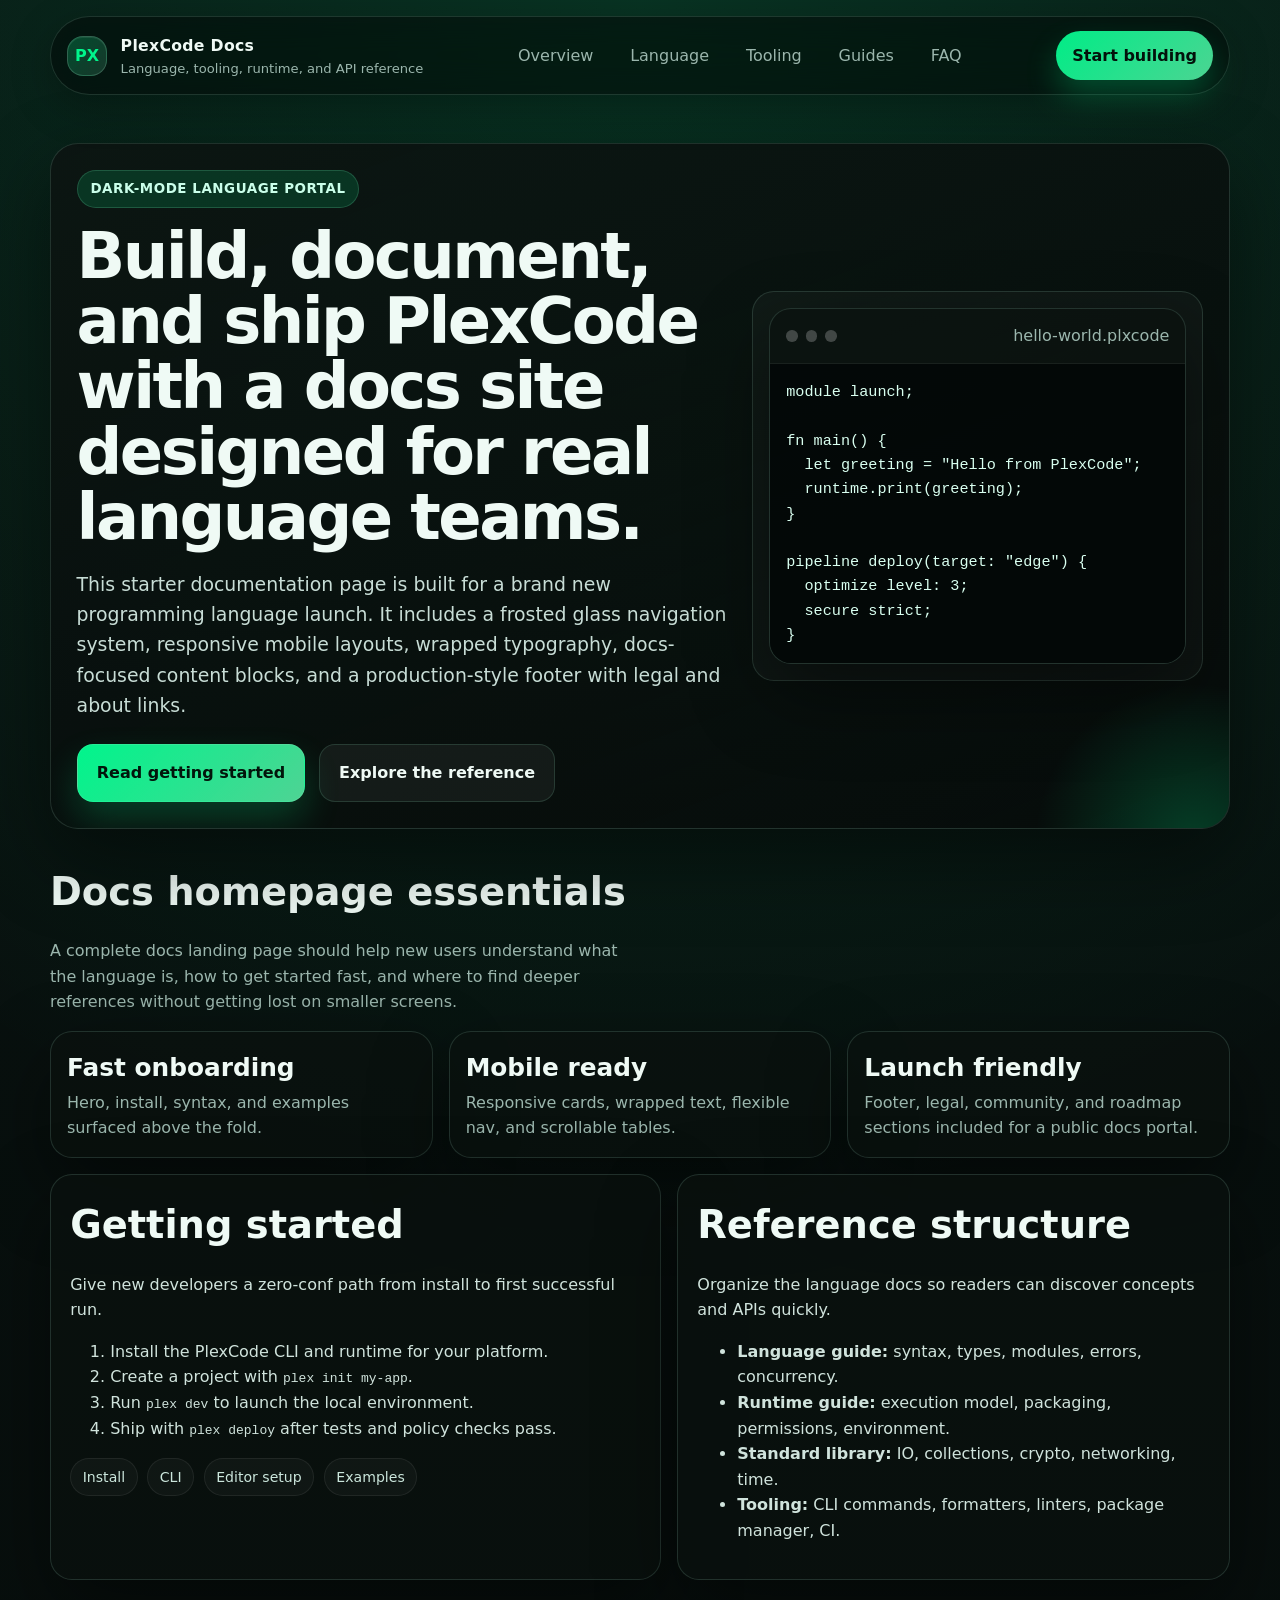
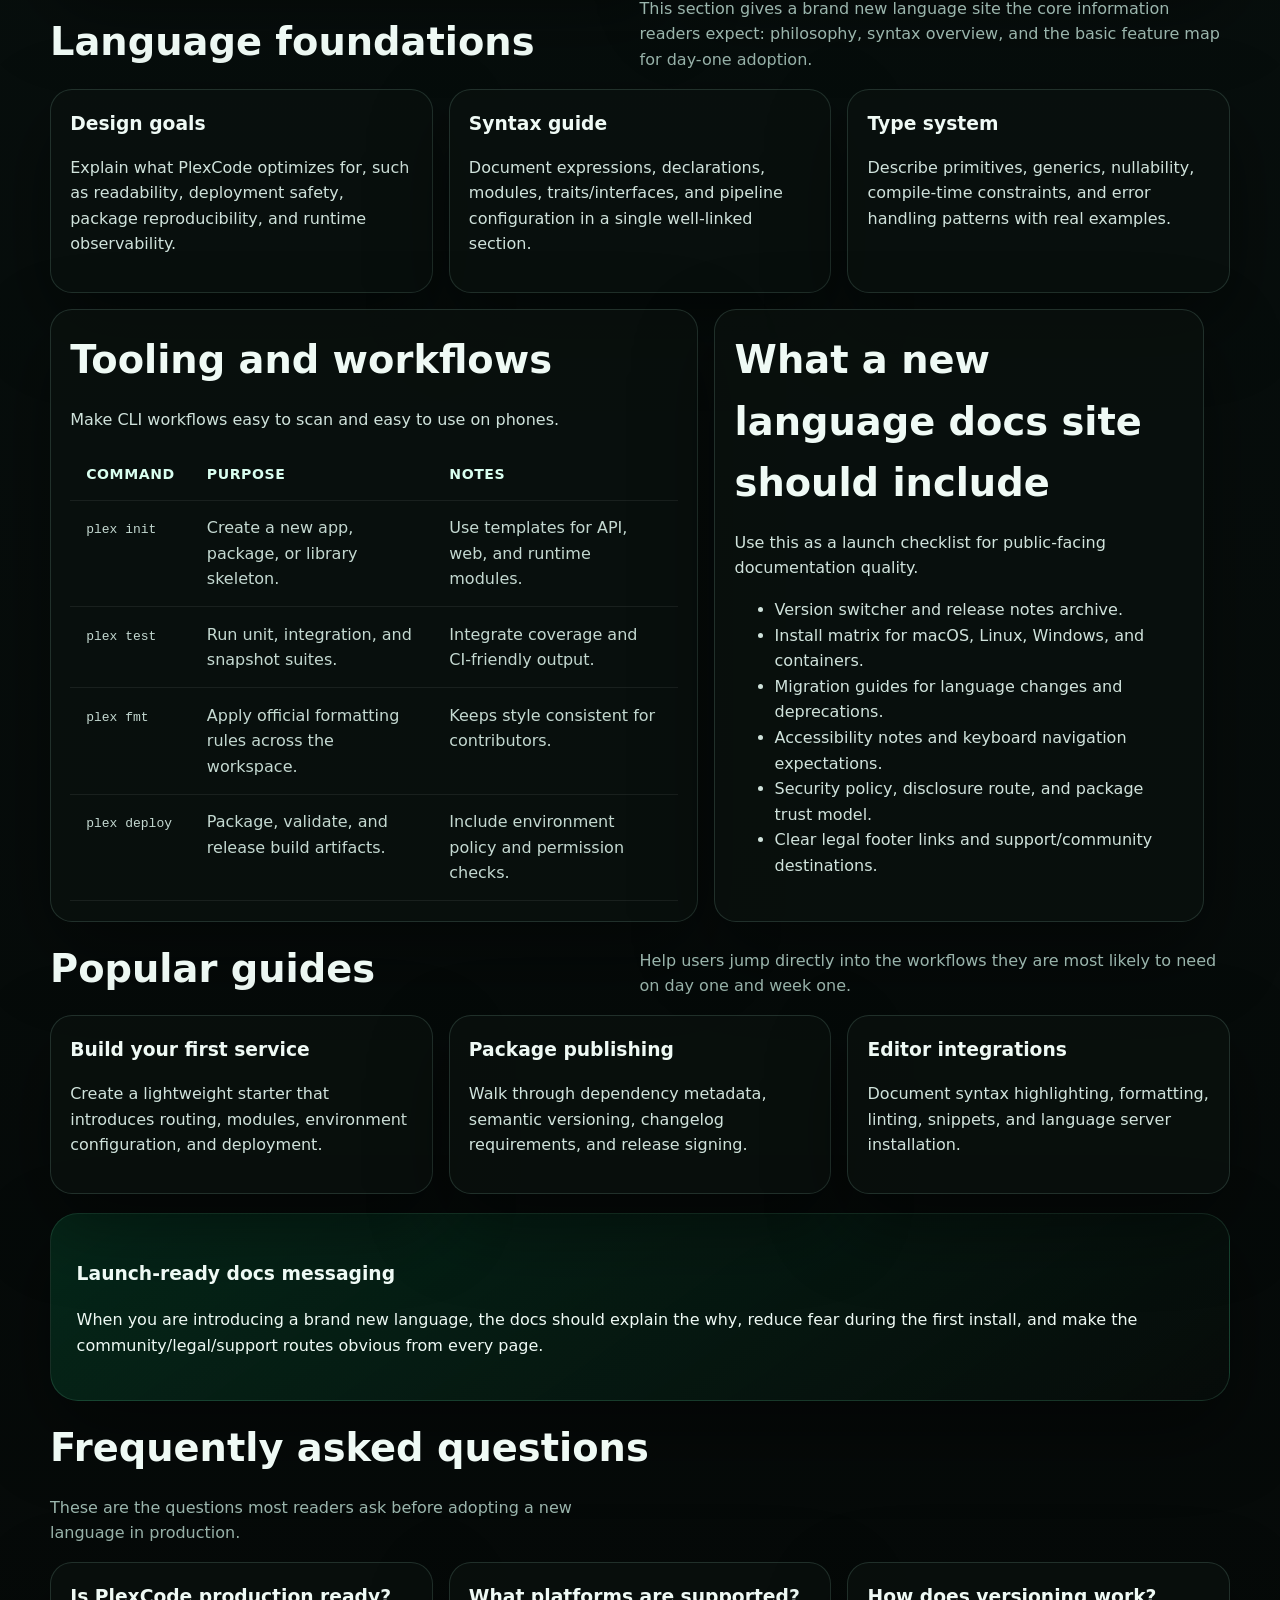
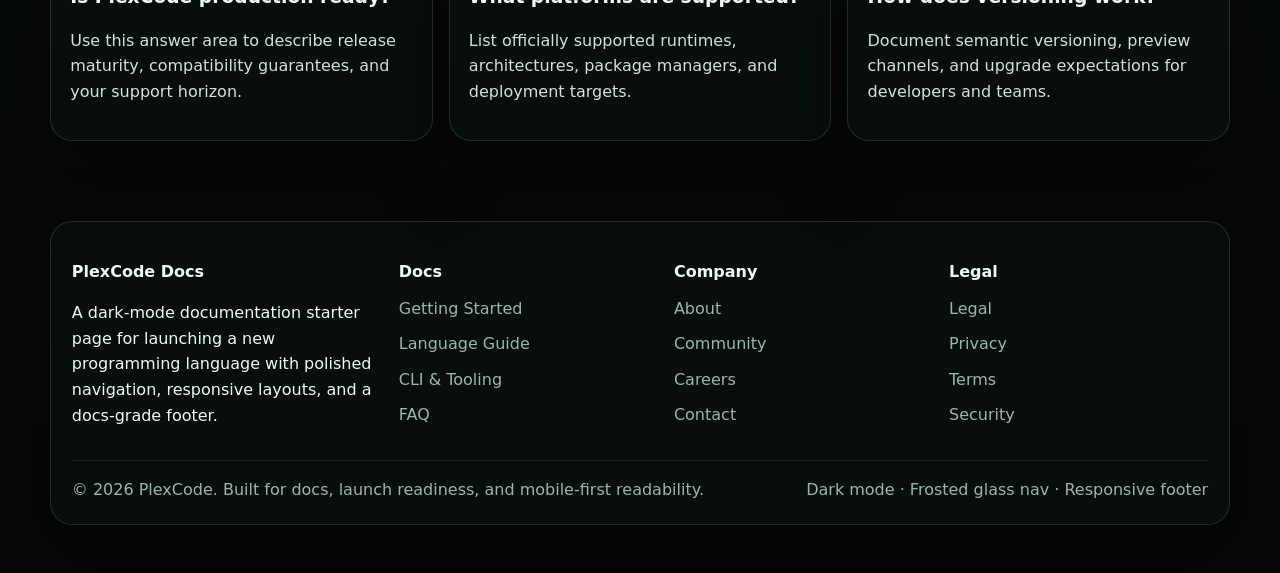
==== Docs.plexcode.html @ 6c371ab6 "Add responsive PlexCode docs landing page" ====
<!DOCTYPE html>
<html lang="en">
  <head>
    <meta charset="UTF-8" />
    <meta name="viewport" content="width=device-width, initial-scale=1.0" />
    <title>PlexCode Docs</title>
    <meta
      name="description"
      content="PlexCode documentation portal for language overview, syntax, tooling, workflows, and platform guidance."
    />
    <style>
      :root {
        color-scheme: dark;
        --bg: #07110f;
        --bg-accent: radial-gradient(circle at top, rgba(0, 245, 140, 0.14), transparent 32%),
          linear-gradient(180deg, #091311 0%, #050807 100%);
        --panel: rgba(10, 17, 15, 0.72);
        --panel-strong: rgba(7, 13, 11, 0.92);
        --border: rgba(180, 255, 222, 0.14);
        --text: #effaf5;
        --muted: #9bb6ad;
        --accent: #00f58c;
        --accent-soft: rgba(0, 245, 140, 0.14);
        --shadow: 0 30px 80px rgba(0, 0, 0, 0.45);
        --radius-xl: 28px;
        --radius-lg: 22px;
        --radius-md: 16px;
        --content-width: 1180px;
      }

      * {
        box-sizing: border-box;
      }

      html {
        scroll-behavior: smooth;
      }

      body {
        margin: 0;
        font-family: Inter, ui-sans-serif, system-ui, -apple-system, BlinkMacSystemFont, "Segoe UI",
          sans-serif;
        color: var(--text);
        background: var(--bg-accent);
        min-height: 100vh;
        line-height: 1.6;
        overflow-x: hidden;
      }

      img,
      svg {
        max-width: 100%;
      }

      a {
        color: inherit;
        text-decoration: none;
      }

      p,
      li,
      code,
      pre,
      h1,
      h2,
      h3,
      h4 {
        overflow-wrap: anywhere;
        word-break: break-word;
      }

      .page-shell {
        width: min(100% - 2rem, var(--content-width));
        margin: 0 auto;
      }

      .site-nav {
        position: sticky;
        top: 0;
        z-index: 1000;
        padding: 1rem 0;
      }

      .nav-bar {
        display: flex;
        align-items: center;
        justify-content: space-between;
        gap: 1rem;
        width: min(100% - 2rem, var(--content-width));
        margin: 0 auto;
        padding: 0.9rem 1rem;
        border: 1px solid var(--border);
        background: rgba(6, 10, 9, 0.58);
        backdrop-filter: blur(20px) saturate(150%);
        -webkit-backdrop-filter: blur(20px) saturate(150%);
        border-radius: 999px;
        box-shadow: 0 12px 40px rgba(0, 0, 0, 0.26);
      }

      .brand {
        display: inline-flex;
        align-items: center;
        gap: 0.85rem;
        min-width: 0;
      }

      .brand-mark {
        width: 2.5rem;
        height: 2.5rem;
        display: grid;
        place-items: center;
        border-radius: 16px;
        background: linear-gradient(135deg, rgba(0, 245, 140, 0.25), rgba(42, 84, 67, 0.55));
        border: 1px solid rgba(174, 255, 219, 0.2);
        font-weight: 800;
        color: var(--accent);
        box-shadow: inset 0 1px 0 rgba(255, 255, 255, 0.08);
      }

      .brand-copy {
        min-width: 0;
      }

      .brand-copy strong,
      .brand-copy span {
        display: block;
        white-space: nowrap;
        overflow: hidden;
        text-overflow: ellipsis;
      }

      .brand-copy strong {
        font-size: 0.98rem;
        letter-spacing: 0.02em;
      }

      .brand-copy span {
        color: var(--muted);
        font-size: 0.82rem;
      }

      .nav-links {
        display: flex;
        align-items: center;
        gap: 0.3rem;
        flex-wrap: wrap;
      }

      .nav-links a,
      .nav-cta,
      .mobile-panel a {
        border-radius: 999px;
        padding: 0.72rem 1rem;
        color: var(--muted);
        transition: background-color 0.2s ease, color 0.2s ease, transform 0.2s ease;
      }

      .nav-links a:hover,
      .nav-links a:focus-visible,
      .mobile-panel a:hover,
      .mobile-panel a:focus-visible {
        background: rgba(255, 255, 255, 0.05);
        color: var(--text);
      }

      .nav-cta {
        background: linear-gradient(135deg, rgba(0, 245, 140, 0.96), rgba(92, 255, 176, 0.82));
        color: #03120b;
        font-weight: 700;
        box-shadow: 0 16px 32px rgba(0, 245, 140, 0.24);
      }

      .nav-cta:hover,
      .nav-cta:focus-visible {
        transform: translateY(-1px);
      }

      .menu-toggle {
        display: none;
        align-items: center;
        justify-content: center;
        width: 3rem;
        height: 3rem;
        border-radius: 999px;
        border: 1px solid var(--border);
        background: rgba(255, 255, 255, 0.04);
        color: var(--text);
        cursor: pointer;
      }

      .mobile-panel {
        display: none;
        width: min(100% - 2rem, var(--content-width));
        margin: 0.75rem auto 0;
        padding: 0.8rem;
        border-radius: 26px;
        border: 1px solid var(--border);
        background: rgba(8, 13, 12, 0.78);
        backdrop-filter: blur(20px) saturate(140%);
        -webkit-backdrop-filter: blur(20px) saturate(140%);
        box-shadow: var(--shadow);
      }

      .mobile-panel.open {
        display: grid;
        gap: 0.4rem;
      }

      .hero {
        padding: 2rem 0 1rem;
      }

      .hero-card {
        position: relative;
        overflow: hidden;
        border-radius: var(--radius-xl);
        border: 1px solid var(--border);
        background: linear-gradient(160deg, rgba(12, 21, 18, 0.95), rgba(6, 10, 9, 0.84));
        box-shadow: var(--shadow);
        padding: clamp(1.5rem, 2vw, 2rem);
      }

      .hero-grid {
        display: grid;
        grid-template-columns: 1.3fr 0.9fr;
        gap: 1.5rem;
        align-items: center;
      }

      .hero-card::after {
        content: "";
        position: absolute;
        inset: auto -12% -28% auto;
        width: 22rem;
        height: 22rem;
        background: radial-gradient(circle, rgba(0, 245, 140, 0.22), transparent 64%);
        pointer-events: none;
      }

      .eyebrow {
        display: inline-flex;
        align-items: center;
        gap: 0.55rem;
        padding: 0.45rem 0.8rem;
        border-radius: 999px;
        background: var(--accent-soft);
        color: #caffea;
        border: 1px solid rgba(130, 255, 198, 0.18);
        font-size: 0.84rem;
        font-weight: 700;
        letter-spacing: 0.04em;
        text-transform: uppercase;
      }

      h1 {
        font-size: clamp(2.2rem, 5vw, 4.6rem);
        line-height: 1.02;
        margin: 1rem 0;
        letter-spacing: -0.04em;
      }

      .hero p {
        font-size: clamp(1rem, 1.7vw, 1.18rem);
        color: #c8ddd6;
        max-width: 62ch;
      }

      .hero-actions {
        display: flex;
        flex-wrap: wrap;
        gap: 0.85rem;
        margin-top: 1.5rem;
      }

      .button {
        display: inline-flex;
        align-items: center;
        justify-content: center;
        gap: 0.65rem;
        padding: 0.95rem 1.2rem;
        border-radius: 16px;
        border: 1px solid rgba(157, 255, 210, 0.14);
        background: rgba(255, 255, 255, 0.05);
        color: var(--text);
        font-weight: 700;
      }

      .button.primary {
        background: linear-gradient(135deg, rgba(0, 245, 140, 1), rgba(94, 255, 178, 0.82));
        color: #02150b;
        box-shadow: 0 18px 36px rgba(0, 245, 140, 0.2);
      }

      .stat-grid,
      .card-grid,
      .footer-grid {
        display: grid;
        gap: 1rem;
      }

      .stat-grid {
        grid-template-columns: repeat(3, minmax(0, 1fr));
      }

      .stat-card,
      .doc-card,
      .code-panel,
      .footer-panel {
        border-radius: var(--radius-lg);
        border: 1px solid var(--border);
        background: var(--panel);
        box-shadow: var(--shadow);
      }

      .stat-card {
        padding: 1rem;
      }

      .stat-card strong {
        display: block;
        font-size: 1.55rem;
        margin-bottom: 0.15rem;
      }

      .stat-card span {
        color: var(--muted);
      }

      .preview {
        padding: 1rem;
        border-radius: var(--radius-lg);
        border: 1px solid rgba(181, 255, 223, 0.14);
        background: rgba(255, 255, 255, 0.03);
      }

      .code-panel {
        overflow: hidden;
      }

      .code-header {
        display: flex;
        align-items: center;
        justify-content: space-between;
        gap: 1rem;
        padding: 0.9rem 1rem;
        border-bottom: 1px solid rgba(255, 255, 255, 0.06);
        color: var(--muted);
      }

      .code-dots {
        display: inline-flex;
        gap: 0.5rem;
      }

      .code-dots span {
        width: 0.72rem;
        height: 0.72rem;
        border-radius: 50%;
        background: rgba(255, 255, 255, 0.22);
      }

      pre {
        margin: 0;
        padding: 1rem;
        font-size: 0.95rem;
        color: #d9fff0;
        background: rgba(2, 7, 6, 0.84);
        overflow-x: auto;
      }

      main {
        padding-bottom: 4rem;
      }

      section {
        padding: 1rem 0 0;
      }

      .section-header {
        display: flex;
        align-items: end;
        justify-content: space-between;
        gap: 1rem;
        margin-bottom: 1rem;
        flex-wrap: wrap;
      }

      .section-header h2 {
        margin: 0;
        font-size: clamp(1.6rem, 3vw, 2.4rem);
      }

      .section-header p {
        margin: 0;
        color: var(--muted);
        max-width: 58ch;
      }

      .card-grid {
        grid-template-columns: repeat(3, minmax(0, 1fr));
      }

      .doc-card {
        padding: 1.2rem;
      }

      .doc-card h3 {
        margin-top: 0;
        margin-bottom: 0.45rem;
      }

      .doc-card p,
      .doc-card li {
        color: #d0e3dc;
      }

      .chip-row {
        display: flex;
        flex-wrap: wrap;
        gap: 0.6rem;
      }

      .chip {
        display: inline-flex;
        align-items: center;
        padding: 0.42rem 0.72rem;
        border-radius: 999px;
        border: 1px solid rgba(255, 255, 255, 0.07);
        background: rgba(255, 255, 255, 0.03);
        color: #cbe6dc;
        font-size: 0.88rem;
      }

      .two-up {
        display: grid;
        grid-template-columns: 1.05fr 0.95fr;
        gap: 1rem;
      }

      .table-wrap {
        overflow-x: auto;
      }

      table {
        width: 100%;
        border-collapse: collapse;
        min-width: 38rem;
      }

      th,
      td {
        text-align: left;
        padding: 0.9rem 1rem;
        border-bottom: 1px solid rgba(255, 255, 255, 0.07);
        vertical-align: top;
      }

      th {
        color: #d9fff0;
        font-size: 0.88rem;
        letter-spacing: 0.04em;
        text-transform: uppercase;
      }

      td {
        color: #c4d9d1;
      }

      .cta-panel {
        margin-top: 1.2rem;
        padding: clamp(1.3rem, 2vw, 1.8rem);
        border-radius: var(--radius-xl);
        border: 1px solid rgba(133, 255, 200, 0.14);
        background: linear-gradient(145deg, rgba(0, 245, 140, 0.12), rgba(7, 12, 10, 0.86));
        box-shadow: var(--shadow);
      }

      footer {
        padding: 1rem 0 3rem;
      }

      .footer-panel {
        padding: 1.3rem;
      }

      .footer-grid {
        grid-template-columns: 1.2fr repeat(3, minmax(0, 1fr));
      }

      .footer-title {
        margin: 0 0 0.75rem;
        font-size: 1rem;
      }

      .footer-list {
        list-style: none;
        margin: 0;
        padding: 0;
        display: grid;
        gap: 0.6rem;
        color: var(--muted);
      }

      .footer-bottom {
        display: flex;
        align-items: center;
        justify-content: space-between;
        gap: 1rem;
        margin-top: 1rem;
        padding-top: 1rem;
        border-top: 1px solid rgba(255, 255, 255, 0.08);
        color: var(--muted);
        flex-wrap: wrap;
      }

      @media (max-width: 980px) {
        .hero-grid,
        .two-up,
        .card-grid,
        .footer-grid,
        .stat-grid {
          grid-template-columns: 1fr;
        }

        .nav-links,
        .nav-cta {
          display: none;
        }

        .menu-toggle {
          display: inline-flex;
        }

        .nav-bar {
          border-radius: 28px;
        }
      }

      @media (max-width: 640px) {
        body {
          font-size: 15px;
        }

        .page-shell,
        .nav-bar,
        .mobile-panel {
          width: min(100% - 1rem, var(--content-width));
        }

        .hero-card,
        .doc-card,
        .stat-card,
        .footer-panel,
        .cta-panel {
          border-radius: 20px;
        }

        .button,
        .nav-links a,
        .mobile-panel a,
        .nav-cta {
          width: 100%;
          justify-content: center;
        }

        table {
          min-width: 30rem;
        }
      }
    </style>
  </head>
  <body>
    <header class="site-nav">
      <div class="nav-bar">
        <a class="brand" href="#top" aria-label="PlexCode Docs home">
          <div class="brand-mark">PX</div>
          <div class="brand-copy">
            <strong>PlexCode Docs</strong>
            <span>Language, tooling, runtime, and API reference</span>
          </div>
        </a>

        <nav class="nav-links" aria-label="Primary navigation">
          <a href="#overview">Overview</a>
          <a href="#language">Language</a>
          <a href="#tooling">Tooling</a>
          <a href="#guides">Guides</a>
          <a href="#faq">FAQ</a>
        </nav>

        <a class="nav-cta" href="#start">Start building</a>
        <button class="menu-toggle" id="menuToggle" aria-expanded="false" aria-controls="mobileMenu">
          ☰
        </button>
      </div>

      <nav class="mobile-panel" id="mobileMenu" aria-label="Mobile navigation">
        <a href="#overview">Overview</a>
        <a href="#language">Language</a>
        <a href="#tooling">Tooling</a>
        <a href="#guides">Guides</a>
        <a href="#faq">FAQ</a>
        <a class="nav-cta" href="#start">Start building</a>
      </nav>
    </header>

    <main id="top">
      <section class="hero">
        <div class="page-shell">
          <div class="hero-card">
            <div class="hero-grid">
              <div>
                <div class="eyebrow">Dark-mode language portal</div>
                <h1>Build, document, and ship PlexCode with a docs site designed for real language teams.</h1>
                <p>
                  This starter documentation page is built for a brand new programming language launch. It includes a frosted glass navigation system, responsive mobile layouts, wrapped typography, docs-focused content blocks, and a production-style footer with legal and about links.
                </p>
                <div class="hero-actions">
                  <a class="button primary" href="#start">Read getting started</a>
                  <a class="button" href="#reference">Explore the reference</a>
                </div>
              </div>

              <div class="preview">
                <div class="code-panel">
                  <div class="code-header">
                    <span class="code-dots"><span></span><span></span><span></span></span>
                    <span>hello-world.plxcode</span>
                  </div>
                  <pre><code>module launch;

fn main() {
  let greeting = "Hello from PlexCode";
  runtime.print(greeting);
}

pipeline deploy(target: "edge") {
  optimize level: 3;
  secure strict;
}</code></pre>
                </div>
              </div>
            </div>
          </div>
        </div>
      </section>

      <section id="overview">
        <div class="page-shell">
          <div class="section-header">
            <div>
              <h2>Docs homepage essentials</h2>
            </div>
            <p>
              A complete docs landing page should help new users understand what the language is, how to get started fast, and where to find deeper references without getting lost on smaller screens.
            </p>
          </div>

          <div class="stat-grid">
            <article class="stat-card">
              <strong>Fast onboarding</strong>
              <span>Hero, install, syntax, and examples surfaced above the fold.</span>
            </article>
            <article class="stat-card">
              <strong>Mobile ready</strong>
              <span>Responsive cards, wrapped text, flexible nav, and scrollable tables.</span>
            </article>
            <article class="stat-card">
              <strong>Launch friendly</strong>
              <span>Footer, legal, community, and roadmap sections included for a public docs portal.</span>
            </article>
          </div>
        </div>
      </section>

      <section id="start">
        <div class="page-shell two-up">
          <article class="doc-card">
            <div class="section-header">
              <div>
                <h2>Getting started</h2>
              </div>
              <p>Give new developers a zero-conf path from install to first successful run.</p>
            </div>
            <ol>
              <li>Install the PlexCode CLI and runtime for your platform.</li>
              <li>Create a project with <code>plex init my-app</code>.</li>
              <li>Run <code>plex dev</code> to launch the local environment.</li>
              <li>Ship with <code>plex deploy</code> after tests and policy checks pass.</li>
            </ol>
            <div class="chip-row" aria-label="Quick links">
              <span class="chip">Install</span>
              <span class="chip">CLI</span>
              <span class="chip">Editor setup</span>
              <span class="chip">Examples</span>
            </div>
          </article>

          <article class="doc-card" id="reference">
            <div class="section-header">
              <div>
                <h2>Reference structure</h2>
              </div>
              <p>Organize the language docs so readers can discover concepts and APIs quickly.</p>
            </div>
            <ul>
              <li><strong>Language guide:</strong> syntax, types, modules, errors, concurrency.</li>
              <li><strong>Runtime guide:</strong> execution model, packaging, permissions, environment.</li>
              <li><strong>Standard library:</strong> IO, collections, crypto, networking, time.</li>
              <li><strong>Tooling:</strong> CLI commands, formatters, linters, package manager, CI.</li>
            </ul>
          </article>
        </div>
      </section>

      <section id="language">
        <div class="page-shell">
          <div class="section-header">
            <div>
              <h2>Language foundations</h2>
            </div>
            <p>
              This section gives a brand new language site the core information readers expect: philosophy, syntax overview, and the basic feature map for day-one adoption.
            </p>
          </div>

          <div class="card-grid">
            <article class="doc-card">
              <h3>Design goals</h3>
              <p>Explain what PlexCode optimizes for, such as readability, deployment safety, package reproducibility, and runtime observability.</p>
            </article>
            <article class="doc-card">
              <h3>Syntax guide</h3>
              <p>Document expressions, declarations, modules, traits/interfaces, and pipeline configuration in a single well-linked section.</p>
            </article>
            <article class="doc-card">
              <h3>Type system</h3>
              <p>Describe primitives, generics, nullability, compile-time constraints, and error handling patterns with real examples.</p>
            </article>
          </div>
        </div>
      </section>

      <section id="tooling">
        <div class="page-shell two-up">
          <article class="doc-card">
            <div class="section-header">
              <div>
                <h2>Tooling and workflows</h2>
              </div>
              <p>Make CLI workflows easy to scan and easy to use on phones.</p>
            </div>
            <div class="table-wrap">
              <table>
                <thead>
                  <tr>
                    <th>Command</th>
                    <th>Purpose</th>
                    <th>Notes</th>
                  </tr>
                </thead>
                <tbody>
                  <tr>
                    <td><code>plex init</code></td>
                    <td>Create a new app, package, or library skeleton.</td>
                    <td>Use templates for API, web, and runtime modules.</td>
                  </tr>
                  <tr>
                    <td><code>plex test</code></td>
                    <td>Run unit, integration, and snapshot suites.</td>
                    <td>Integrate coverage and CI-friendly output.</td>
                  </tr>
                  <tr>
                    <td><code>plex fmt</code></td>
                    <td>Apply official formatting rules across the workspace.</td>
                    <td>Keeps style consistent for contributors.</td>
                  </tr>
                  <tr>
                    <td><code>plex deploy</code></td>
                    <td>Package, validate, and release build artifacts.</td>
                    <td>Include environment policy and permission checks.</td>
                  </tr>
                </tbody>
              </table>
            </div>
          </article>

          <article class="doc-card">
            <div class="section-header">
              <div>
                <h2>What a new language docs site should include</h2>
              </div>
              <p>Use this as a launch checklist for public-facing documentation quality.</p>
            </div>
            <ul>
              <li>Version switcher and release notes archive.</li>
              <li>Install matrix for macOS, Linux, Windows, and containers.</li>
              <li>Migration guides for language changes and deprecations.</li>
              <li>Accessibility notes and keyboard navigation expectations.</li>
              <li>Security policy, disclosure route, and package trust model.</li>
              <li>Clear legal footer links and support/community destinations.</li>
            </ul>
          </article>
        </div>
      </section>

      <section id="guides">
        <div class="page-shell">
          <div class="section-header">
            <div>
              <h2>Popular guides</h2>
            </div>
            <p>Help users jump directly into the workflows they are most likely to need on day one and week one.</p>
          </div>
          <div class="card-grid">
            <article class="doc-card">
              <h3>Build your first service</h3>
              <p>Create a lightweight starter that introduces routing, modules, environment configuration, and deployment.</p>
            </article>
            <article class="doc-card">
              <h3>Package publishing</h3>
              <p>Walk through dependency metadata, semantic versioning, changelog requirements, and release signing.</p>
            </article>
            <article class="doc-card">
              <h3>Editor integrations</h3>
              <p>Document syntax highlighting, formatting, linting, snippets, and language server installation.</p>
            </article>
          </div>

          <div class="cta-panel">
            <h3>Launch-ready docs messaging</h3>
            <p>
              When you are introducing a brand new language, the docs should explain the why, reduce fear during the first install, and make the community/legal/support routes obvious from every page.
            </p>
          </div>
        </div>
      </section>

      <section id="faq">
        <div class="page-shell">
          <div class="section-header">
            <div>
              <h2>Frequently asked questions</h2>
            </div>
            <p>These are the questions most readers ask before adopting a new language in production.</p>
          </div>
          <div class="card-grid">
            <article class="doc-card">
              <h3>Is PlexCode production ready?</h3>
              <p>Use this answer area to describe release maturity, compatibility guarantees, and your support horizon.</p>
            </article>
            <article class="doc-card">
              <h3>What platforms are supported?</h3>
              <p>List officially supported runtimes, architectures, package managers, and deployment targets.</p>
            </article>
            <article class="doc-card">
              <h3>How does versioning work?</h3>
              <p>Document semantic versioning, preview channels, and upgrade expectations for developers and teams.</p>
            </article>
          </div>
        </div>
      </section>
    </main>

    <footer>
      <div class="page-shell">
        <div class="footer-panel">
          <div class="footer-grid">
            <section>
              <h3 class="footer-title">PlexCode Docs</h3>
              <p>
                A dark-mode documentation starter page for launching a new programming language with polished navigation, responsive layouts, and a docs-grade footer.
              </p>
            </section>
            <section>
              <h3 class="footer-title">Docs</h3>
              <ul class="footer-list">
                <li><a href="#start">Getting Started</a></li>
                <li><a href="#language">Language Guide</a></li>
                <li><a href="#tooling">CLI &amp; Tooling</a></li>
                <li><a href="#faq">FAQ</a></li>
              </ul>
            </section>
            <section>
              <h3 class="footer-title">Company</h3>
              <ul class="footer-list">
                <li><a href="#">About</a></li>
                <li><a href="#">Community</a></li>
                <li><a href="#">Careers</a></li>
                <li><a href="#">Contact</a></li>
              </ul>
            </section>
            <section>
              <h3 class="footer-title">Legal</h3>
              <ul class="footer-list">
                <li><a href="#">Legal</a></li>
                <li><a href="#">Privacy</a></li>
                <li><a href="#">Terms</a></li>
                <li><a href="#">Security</a></li>
              </ul>
            </section>
          </div>

          <div class="footer-bottom">
            <span>© 2026 PlexCode. Built for docs, launch readiness, and mobile-first readability.</span>
            <span>Dark mode · Frosted glass nav · Responsive footer</span>
          </div>
        </div>
      </div>
    </footer>

    <script>
      const menuToggle = document.getElementById('menuToggle');
      const mobileMenu = document.getElementById('mobileMenu');

      menuToggle?.addEventListener('click', () => {
        const isOpen = mobileMenu.classList.toggle('open');
        menuToggle.setAttribute('aria-expanded', String(isOpen));
      });

      mobileMenu?.querySelectorAll('a').forEach((link) => {
        link.addEventListener('click', () => {
          mobileMenu.classList.remove('open');
          menuToggle.setAttribute('aria-expanded', 'false');
        });
      });
    </script>
  </body>
</html>
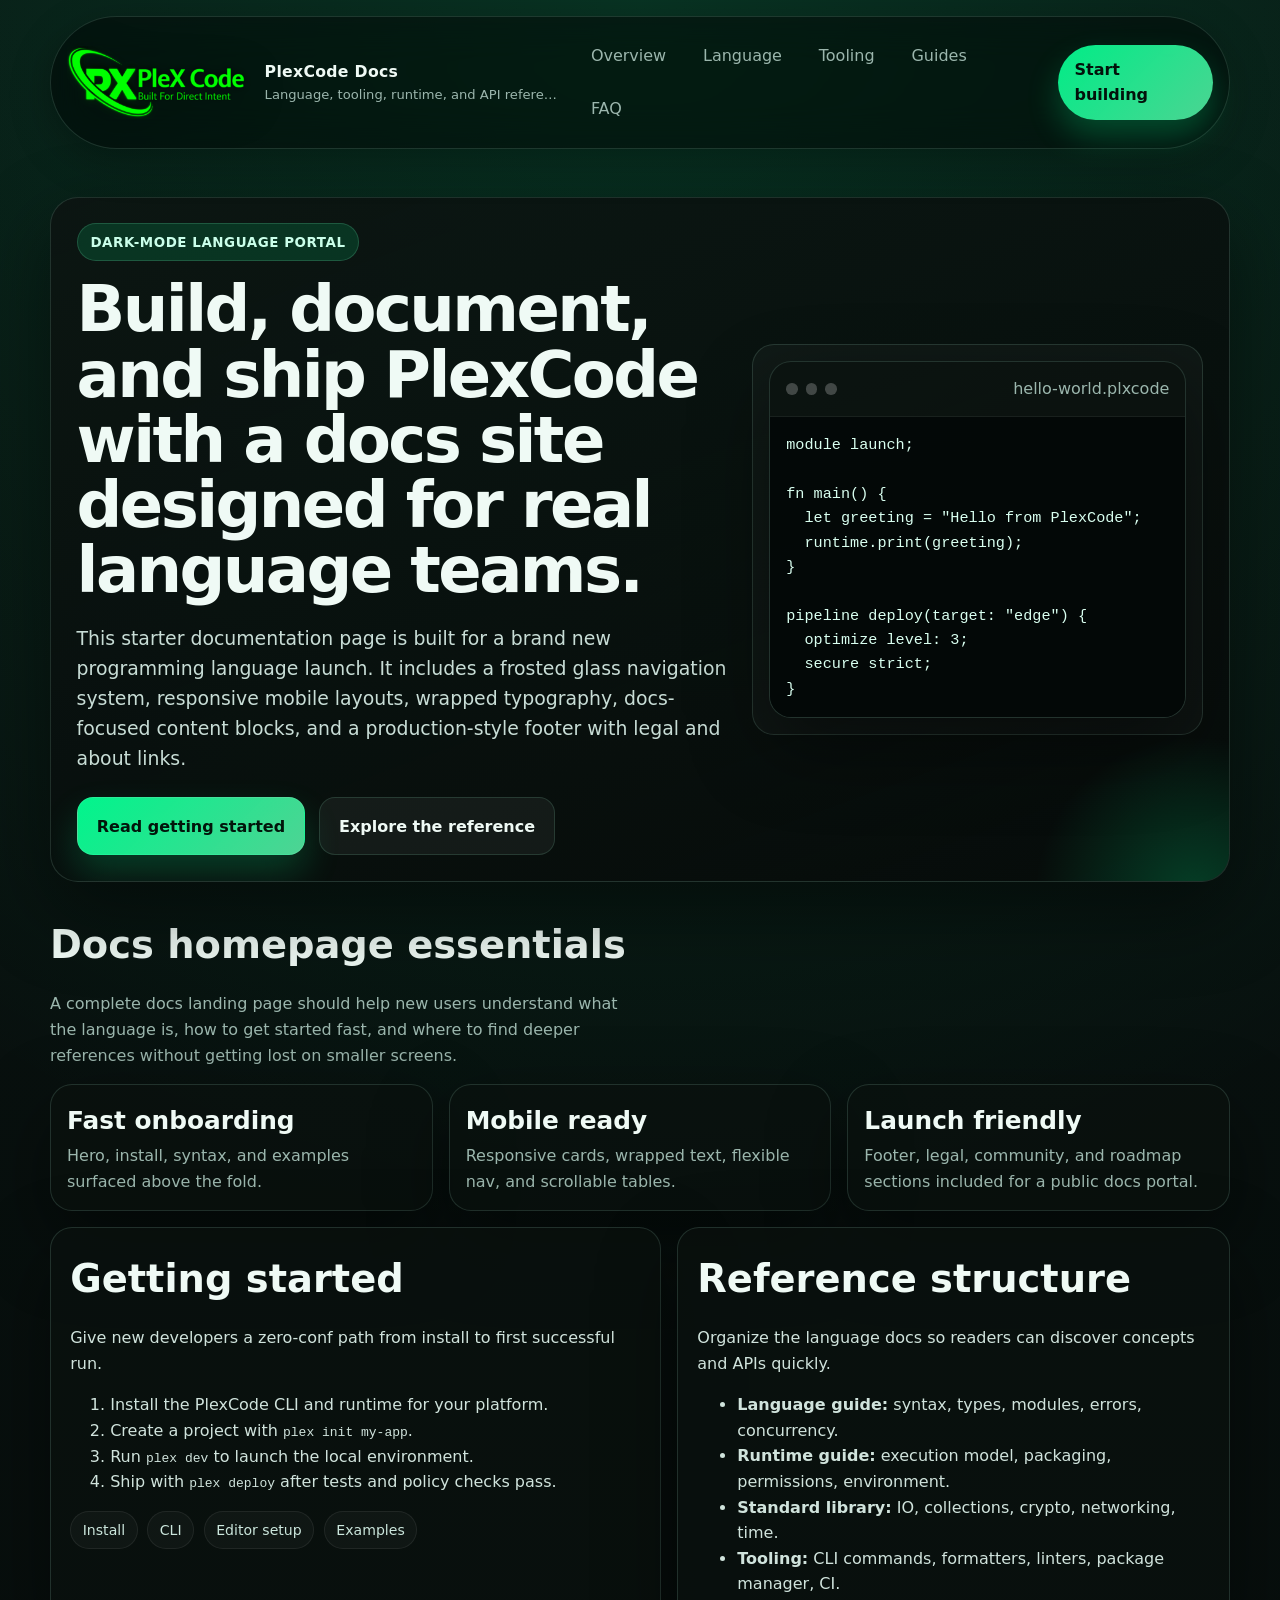
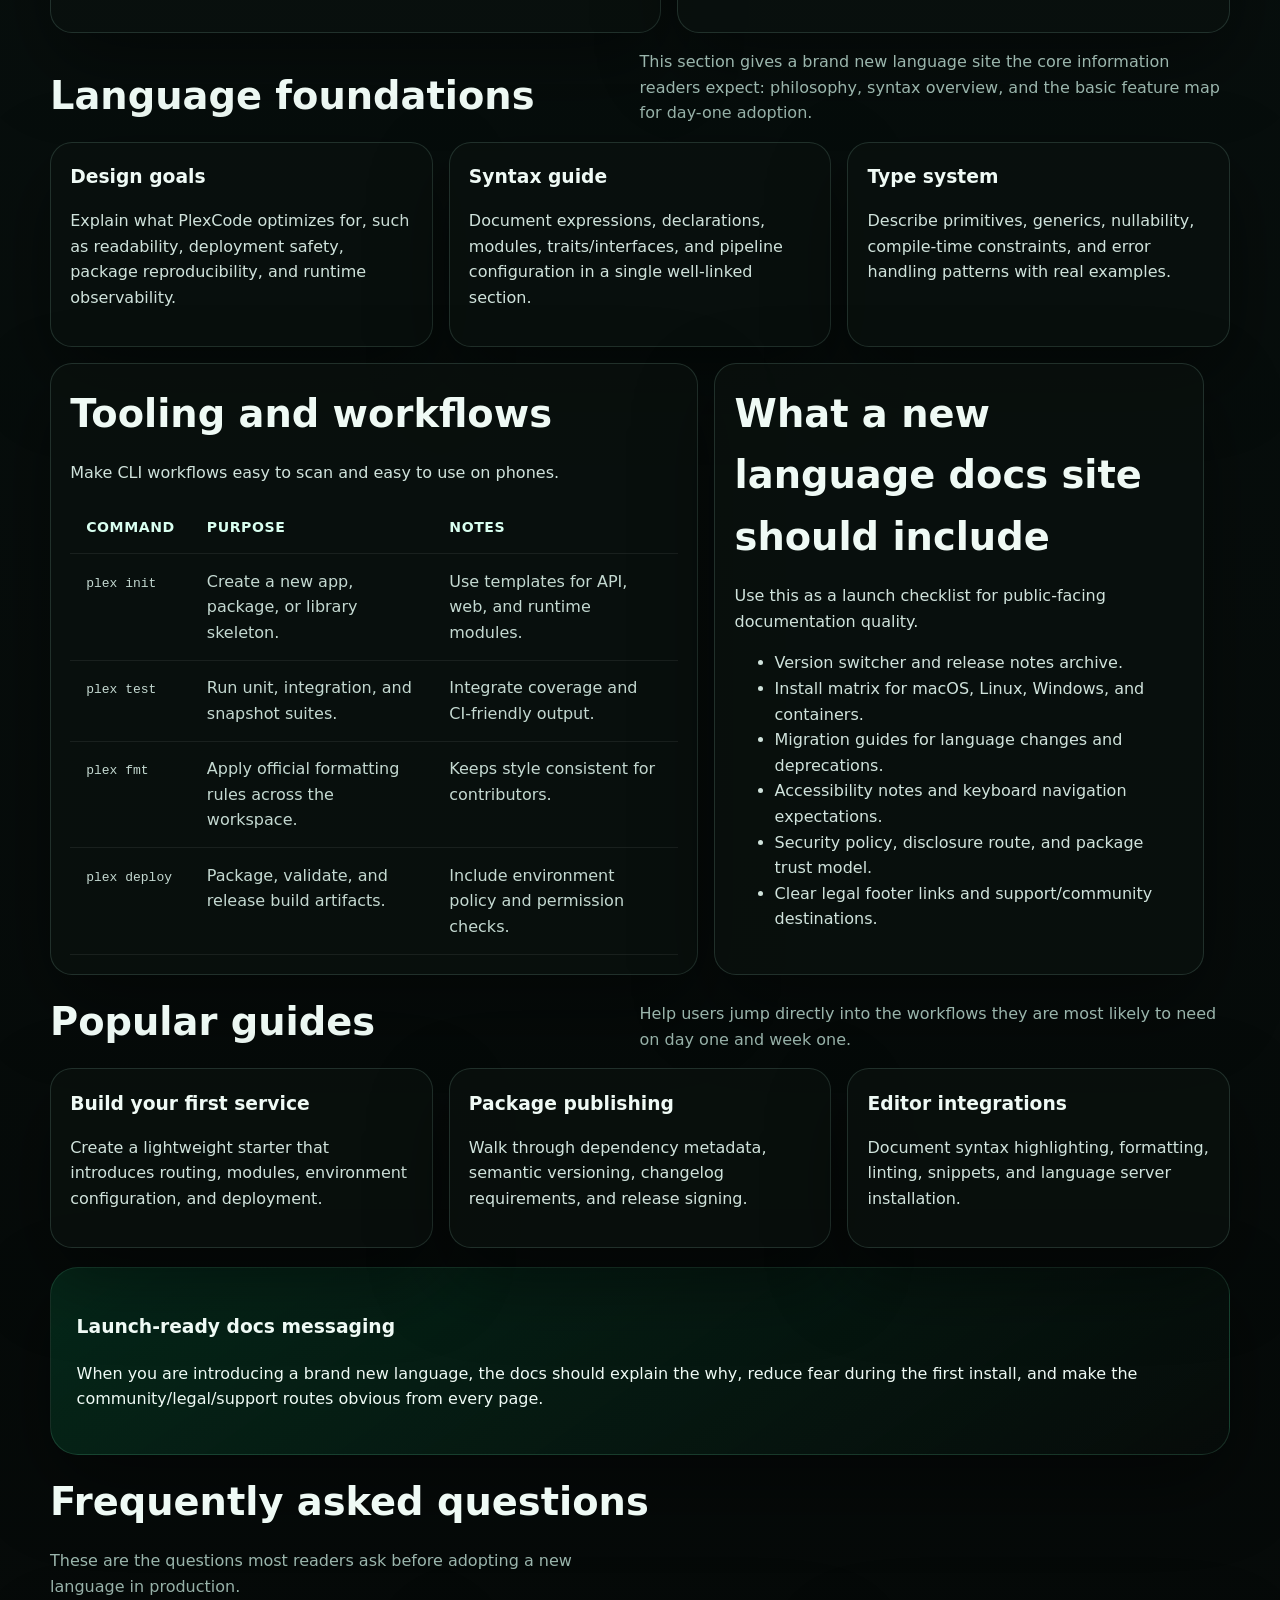
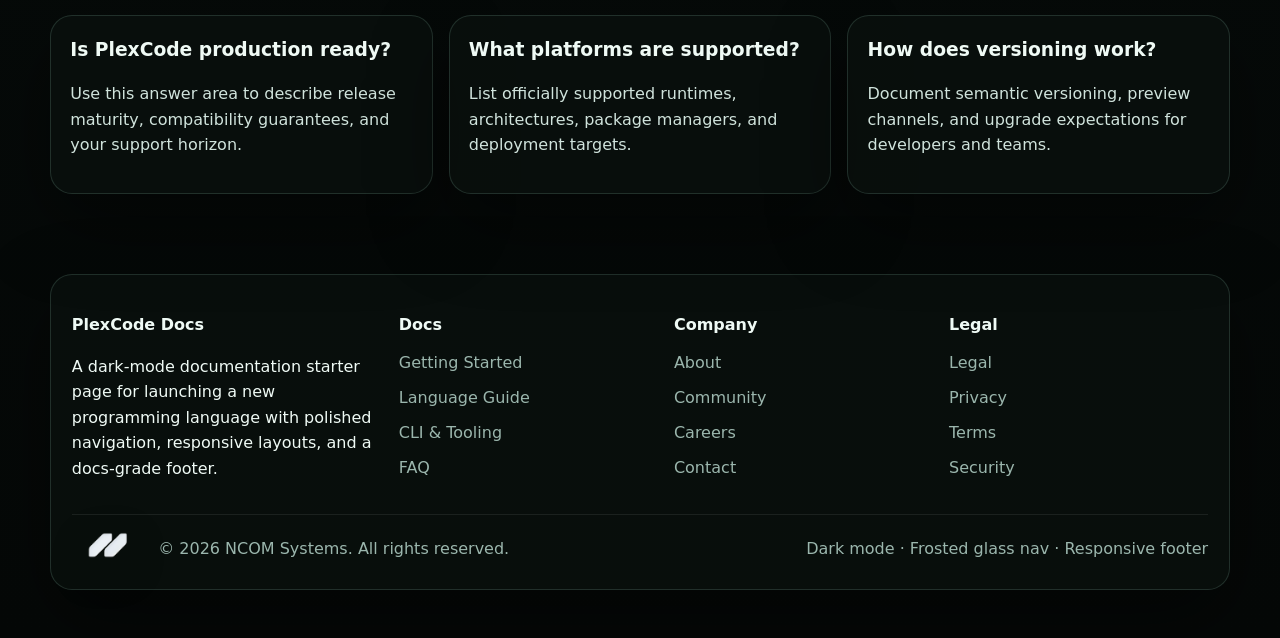
==== commit 09119bb3: "Add requested PlexCode and NCOM logos to docs page" ====
--- a/Docs.plexcode.html
+++ b/Docs.plexcode.html
@@ -105,16 +105,11 @@
       }
 
       .brand-mark {
-        width: 2.5rem;
-        height: 2.5rem;
-        display: grid;
-        place-items: center;
-        border-radius: 16px;
-        background: linear-gradient(135deg, rgba(0, 245, 140, 0.25), rgba(42, 84, 67, 0.55));
-        border: 1px solid rgba(174, 255, 219, 0.2);
-        font-weight: 800;
-        color: var(--accent);
-        box-shadow: inset 0 1px 0 rgba(255, 255, 255, 0.08);
+        width: clamp(7.5rem, 18vw, 11.5rem);
+        height: auto;
+        display: block;
+        object-fit: contain;
+        filter: drop-shadow(0 10px 22px rgba(0, 0, 0, 0.3));
       }
 
       .brand-copy {
@@ -513,6 +508,21 @@
         flex-wrap: wrap;
       }
 
+      .footer-signoff {
+        display: inline-flex;
+        align-items: center;
+        gap: 0.9rem;
+        min-width: 0;
+      }
+
+      .footer-logo {
+        width: clamp(3rem, 8vw, 4.5rem);
+        height: auto;
+        object-fit: contain;
+        filter: drop-shadow(0 12px 20px rgba(0, 0, 0, 0.3));
+        flex-shrink: 0;
+      }
+
       @media (max-width: 980px) {
         .hero-grid,
         .two-up,
@@ -573,7 +583,7 @@
     <header class="site-nav">
       <div class="nav-bar">
         <a class="brand" href="#top" aria-label="PlexCode Docs home">
-          <div class="brand-mark">PX</div>
+          <img class="brand-mark" src="Assets/Images/PleXcode Banner.PNG" alt="PlexCode logo banner" />
           <div class="brand-copy">
             <strong>PlexCode Docs</strong>
             <span>Language, tooling, runtime, and API reference</span>
@@ -902,7 +912,10 @@
           </div>
 
           <div class="footer-bottom">
-            <span>© 2026 PlexCode. Built for docs, launch readiness, and mobile-first readability.</span>
+            <div class="footer-signoff">
+              <img class="footer-logo" src="Assets/Images/NCOM Logo.png" alt="NCOM Systems company logo" />
+              <span>© 2026 NCOM Systems. All rights reserved.</span>
+            </div>
             <span>Dark mode · Frosted glass nav · Responsive footer</span>
           </div>
         </div>
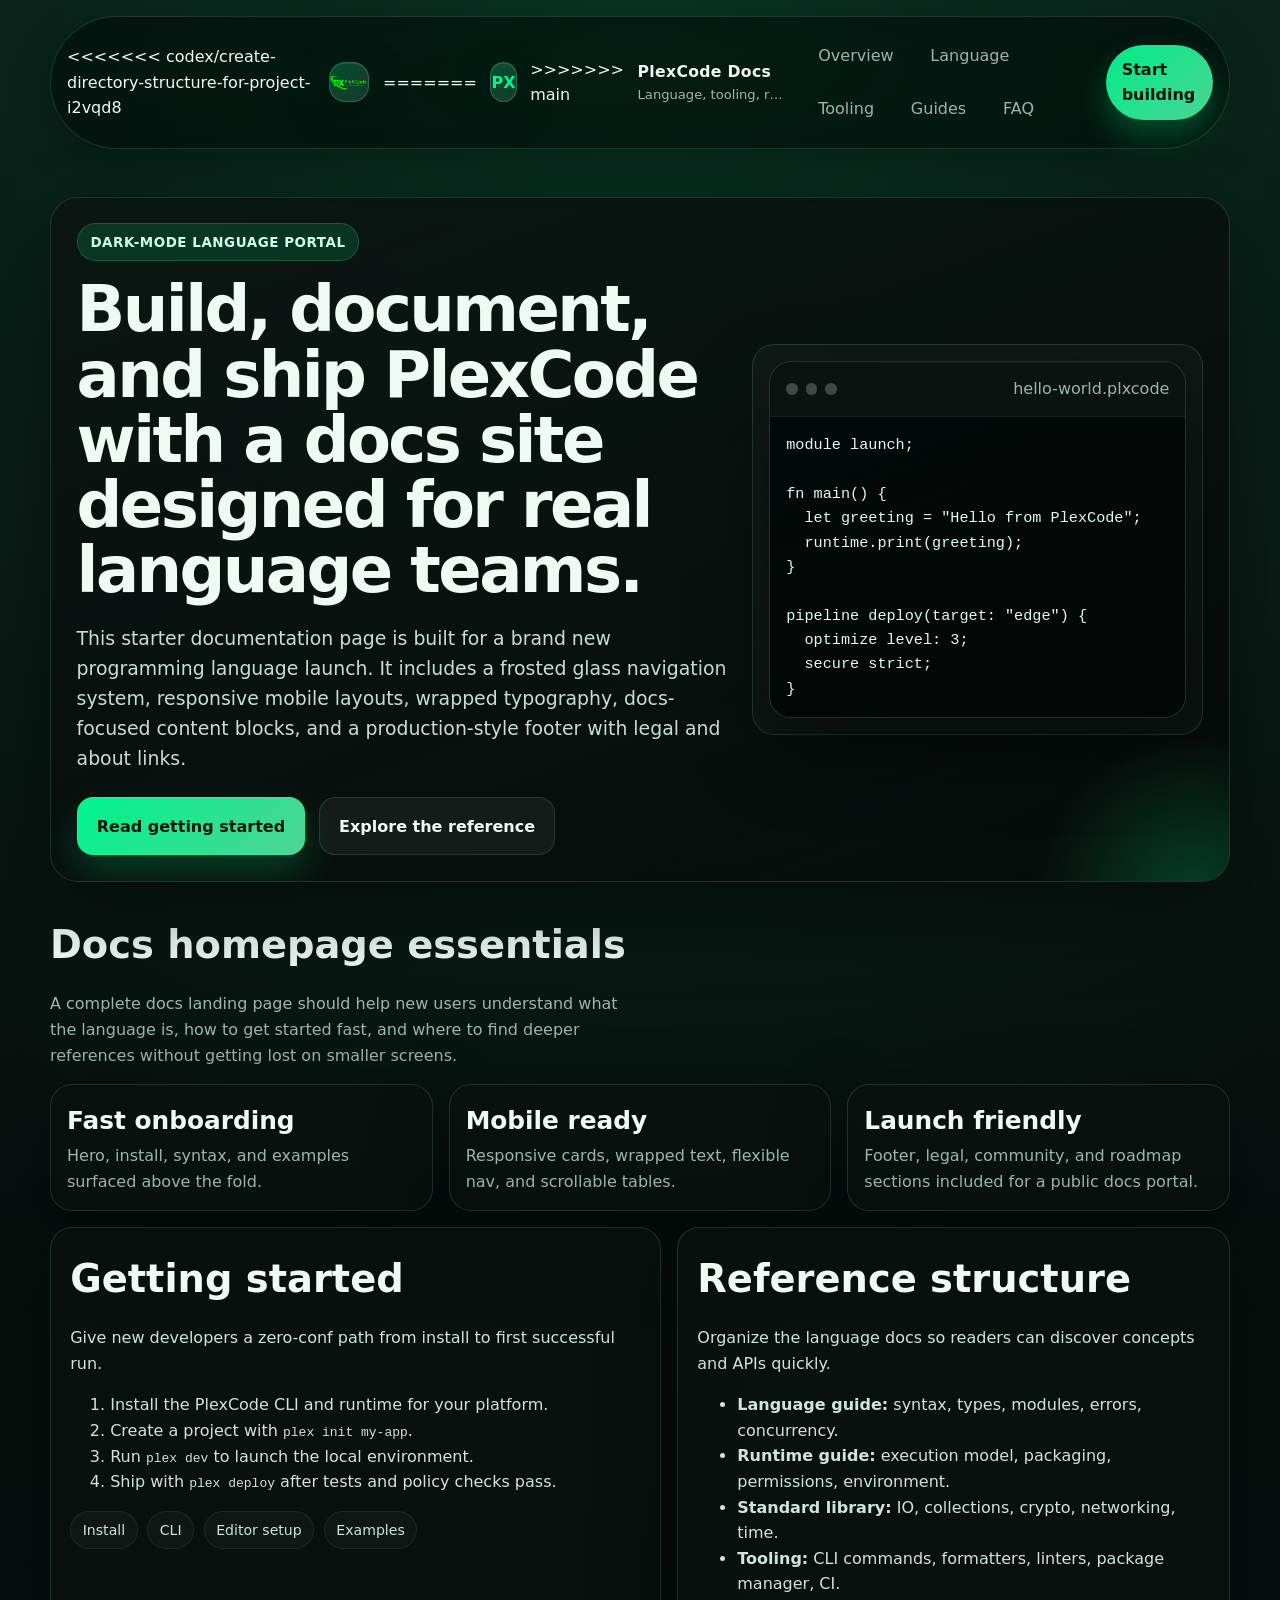
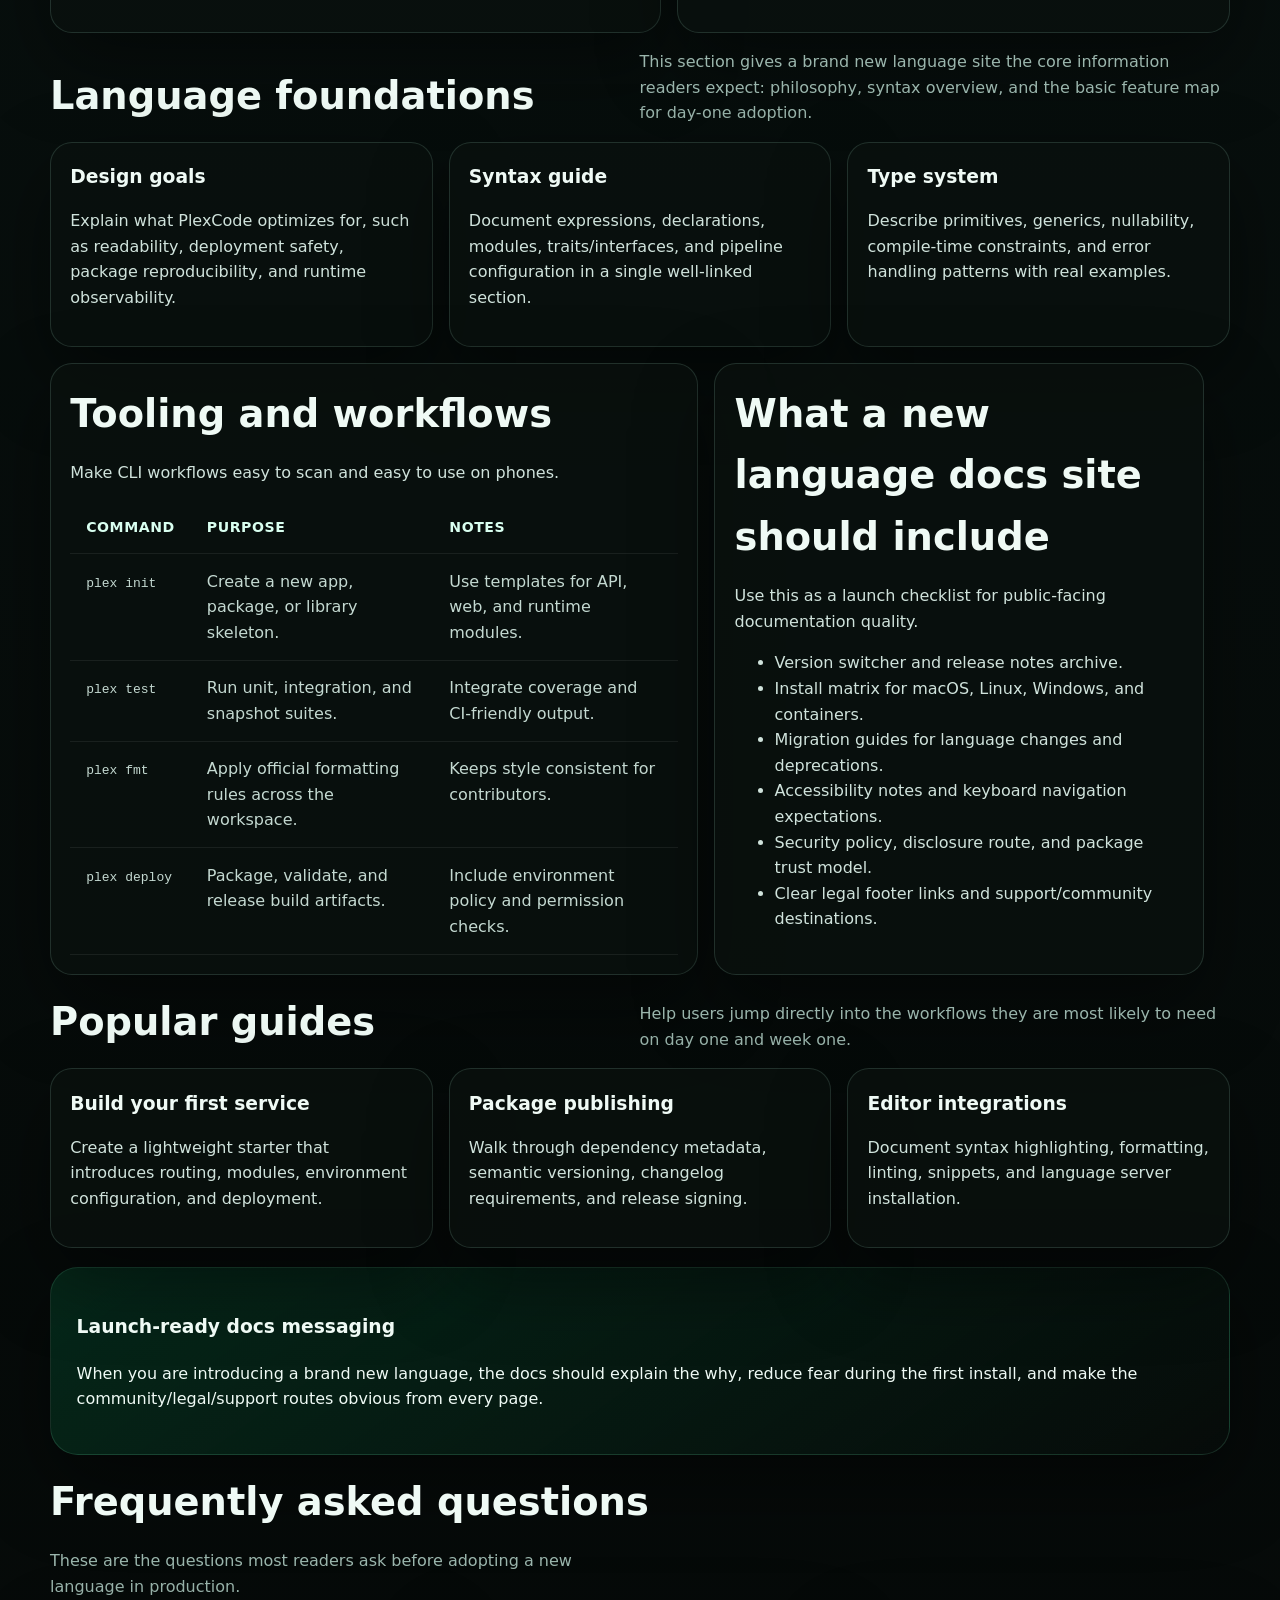
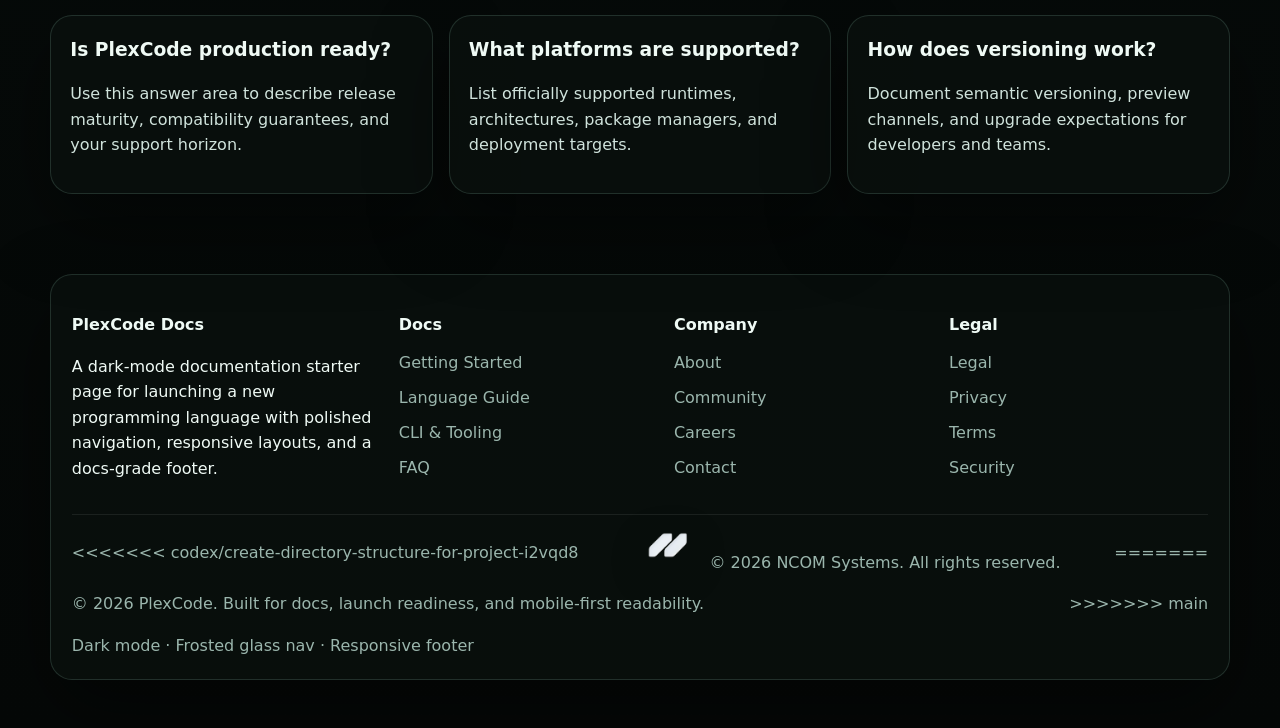
==== commit 6bbf5a2a: "Merge branch 'main' into codex/create-directory-structure-for-project-i2vqd8" ====
--- a/Docs.plexcode.html
+++ b/Docs.plexcode.html
@@ -110,6 +110,16 @@
         display: block;
         object-fit: contain;
         filter: drop-shadow(0 10px 22px rgba(0, 0, 0, 0.3));
+        width: 2.5rem;
+        height: 2.5rem;
+        display: grid;
+        place-items: center;
+        border-radius: 16px;
+        background: linear-gradient(135deg, rgba(0, 245, 140, 0.25), rgba(42, 84, 67, 0.55));
+        border: 1px solid rgba(174, 255, 219, 0.2);
+        font-weight: 800;
+        color: var(--accent);
+        box-shadow: inset 0 1px 0 rgba(255, 255, 255, 0.08);
       }
 
       .brand-copy {
@@ -508,6 +518,7 @@
         flex-wrap: wrap;
       }
 
+<<<<<<< codex/create-directory-structure-for-project-i2vqd8
       .footer-signoff {
         display: inline-flex;
         align-items: center;
@@ -523,6 +534,8 @@
         flex-shrink: 0;
       }
 
+=======
+>>>>>>> main
       @media (max-width: 980px) {
         .hero-grid,
         .two-up,
@@ -583,7 +596,11 @@
     <header class="site-nav">
       <div class="nav-bar">
         <a class="brand" href="#top" aria-label="PlexCode Docs home">
+<<<<<<< codex/create-directory-structure-for-project-i2vqd8
           <img class="brand-mark" src="Assets/Images/PleXcode Banner.PNG" alt="PlexCode logo banner" />
+=======
+          <div class="brand-mark">PX</div>
+>>>>>>> main
           <div class="brand-copy">
             <strong>PlexCode Docs</strong>
             <span>Language, tooling, runtime, and API reference</span>
@@ -912,10 +929,14 @@
           </div>
 
           <div class="footer-bottom">
+<<<<<<< codex/create-directory-structure-for-project-i2vqd8
             <div class="footer-signoff">
               <img class="footer-logo" src="Assets/Images/NCOM Logo.png" alt="NCOM Systems company logo" />
               <span>© 2026 NCOM Systems. All rights reserved.</span>
             </div>
+=======
+            <span>© 2026 PlexCode. Built for docs, launch readiness, and mobile-first readability.</span>
+>>>>>>> main
             <span>Dark mode · Frosted glass nav · Responsive footer</span>
           </div>
         </div>
